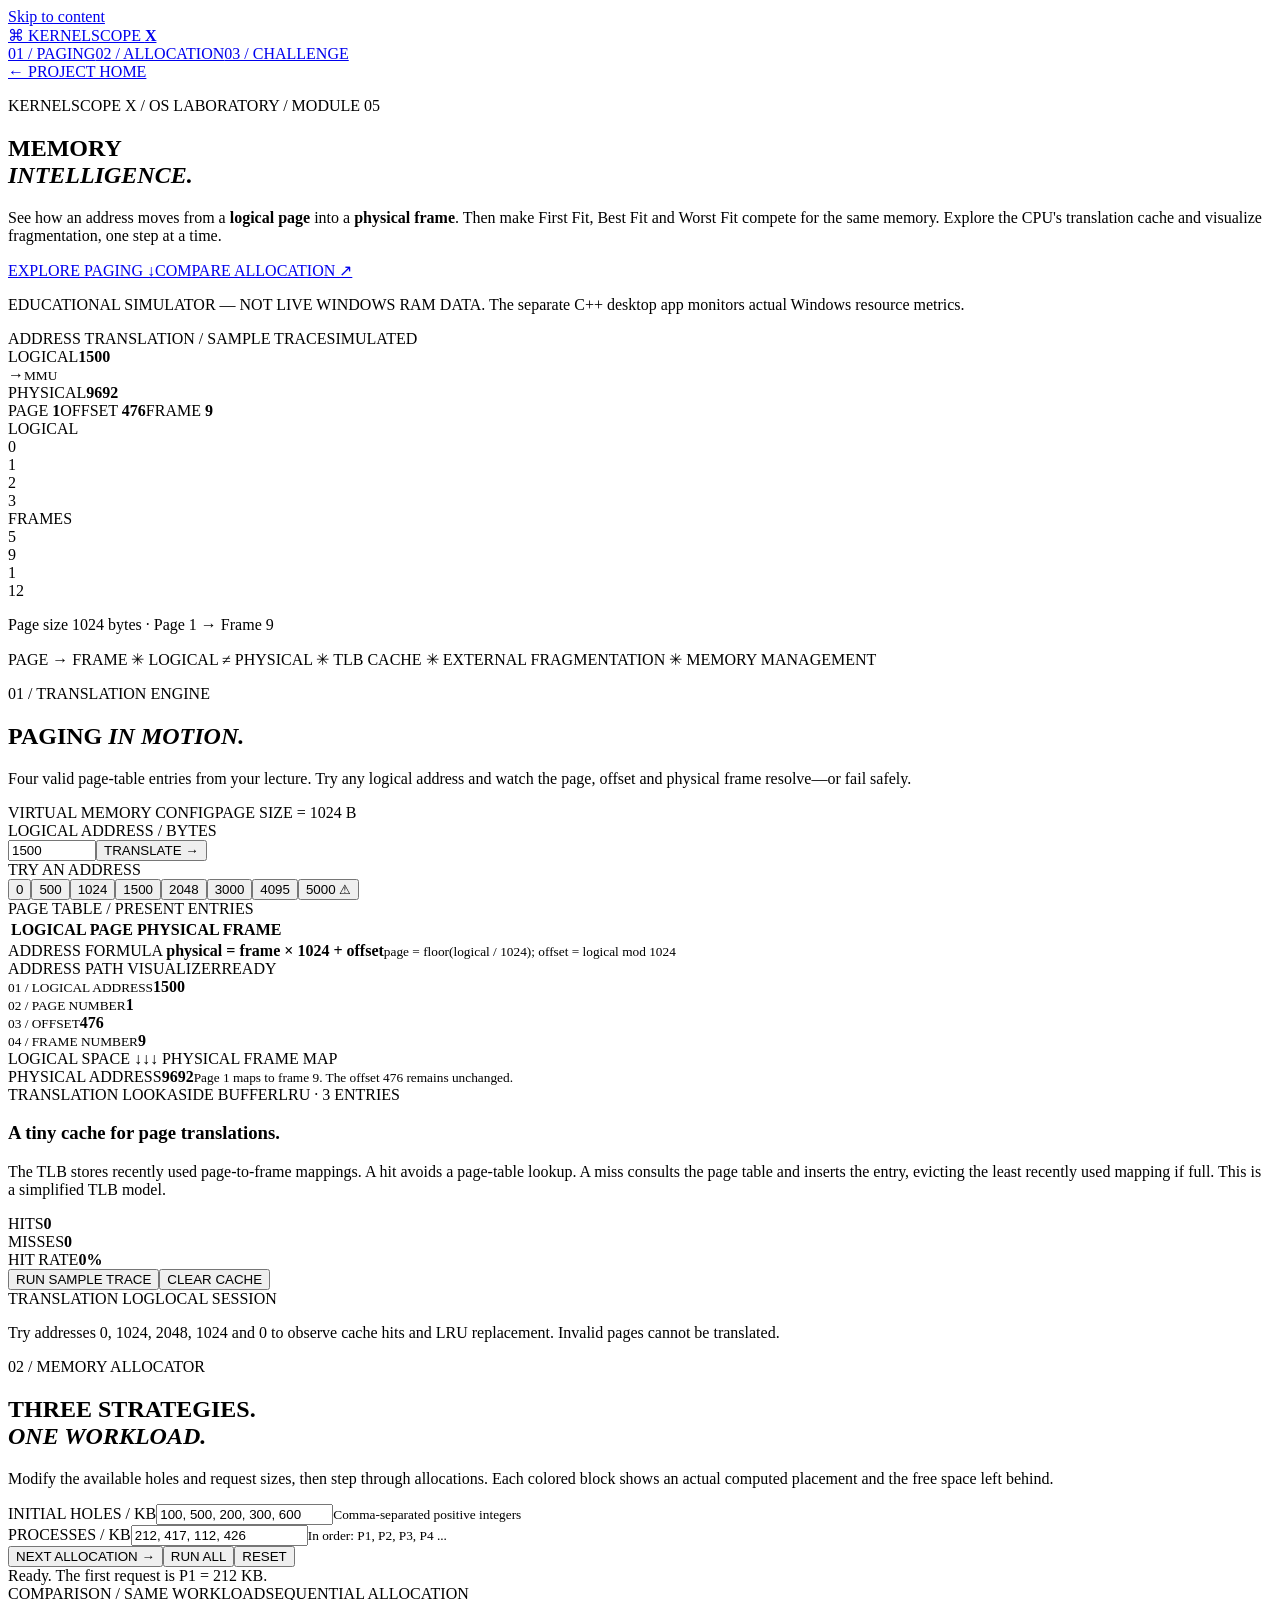
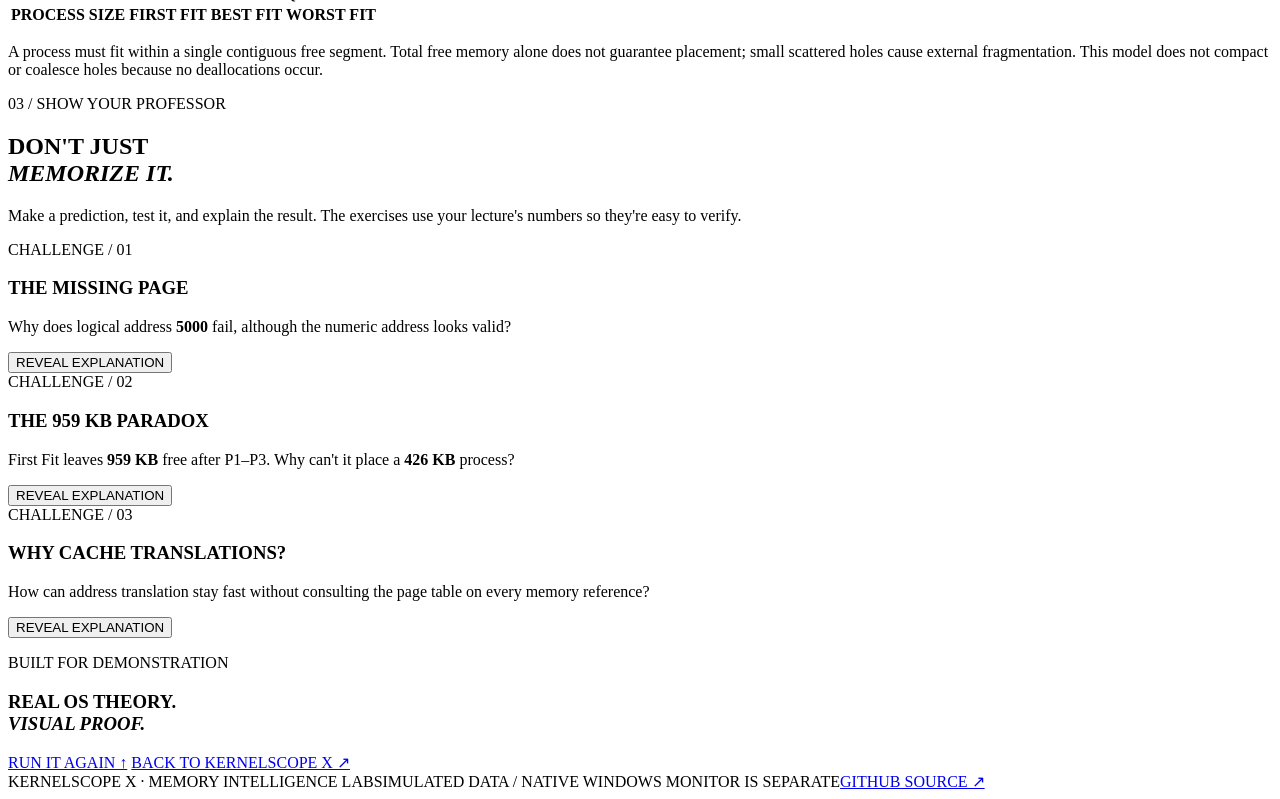
==== memory-lab.html @ 767fc9a0 "Add Memory Intelligence Lab for paging and memory allocation" ====
<!doctype html>
<html lang="en">
<head>
<meta charset="utf-8"><meta name="viewport" content="width=device-width,initial-scale=1">
<meta name="theme-color" content="#090a0e">
<meta name="description" content="KernelScope X Memory Intelligence Lab: interactive page table translation, TLB simulation, and First Fit / Best Fit / Worst Fit memory allocation.">
<title>Memory Intelligence Lab — KernelScope X</title>
<link rel="preconnect" href="https://fonts.googleapis.com">
<link rel="preconnect" href="https://fonts.gstatic.com" crossorigin>
<link href="https://fonts.googleapis.com/css2?family=Barlow+Condensed:wght@600;700;800;900&family=DM+Sans:wght@400;500;600;700&family=IBM+Plex+Mono:wght@400;500;600&display=swap" rel="stylesheet">
<link rel="stylesheet" href="memory-lab.css?v=20261123a">
<script defer src="memory-lab.js?v=20261123a"></script>
</head>
<body>
<a class="skip" href="#main">Skip to content</a>
<header class="topbar"><div class="shell nav">
<a class="brand" href="index.html"><span class="logo">⌘</span> KERNELSCOPE <b>X</b></a>
<nav class="links" aria-label="Memory Lab modules"><a href="#paging">01 / PAGING</a><a href="#allocation">02 / ALLOCATION</a><a href="#challenge">03 / CHALLENGE</a></nav>
<a class="back" href="index.html">← PROJECT HOME</a>
</div></header>
<main id="main">
<section class="hero shell">
<div class="hero-content">
<p class="eyebrow"><span class="dot"></span> KERNELSCOPE X / OS LABORATORY / MODULE 05</p>
<h1>MEMORY<br><em>INTELLIGENCE.</em></h1>
<p class="lead">See how an address moves from a <b>logical page</b> into a <b>physical frame</b>. Then make First Fit, Best Fit and Worst Fit compete for the same memory. Explore the CPU's translation cache and visualize fragmentation, one step at a time.</p>
<div class="actions"><a class="btn primary" href="#paging">EXPLORE PAGING ↓</a><a class="btn secondary" href="#allocation">COMPARE ALLOCATION ↗</a></div>
<p class="disclaimer">EDUCATIONAL SIMULATOR — NOT LIVE WINDOWS RAM DATA. The separate C++ desktop app monitors actual Windows resource metrics.</p>
</div>
<div class="hero-preview" aria-label="Example logical to physical translation">
<div class="preview-head"><span>ADDRESS TRANSLATION / SAMPLE TRACE</span><span class="chip">SIMULATED</span></div>
<div class="trace-large"><div><span>LOGICAL</span><strong>1500</strong></div><div class="trace-flow" aria-hidden="true">→<small>MMU</small></div><div><span>PHYSICAL</span><strong>9692</strong></div></div>
<div class="trace-breakdown"><span>PAGE <b>1</b></span><span>OFFSET <b>476</b></span><span>FRAME <b>9</b></span></div>
<div class="mini-grid"><span class="tiny mono">LOGICAL</span><div>0</div><div class="active">1</div><div>2</div><div>3</div><span class="tiny mono">FRAMES</span><div>5</div><div class="active">9</div><div>1</div><div>12</div></div>
<p class="tiny">Page size 1024 bytes · Page 1 → Frame 9</p>
</div>
</section>
<div class="ticker"><div class="shell">PAGE → FRAME <span>✳</span> LOGICAL ≠ PHYSICAL <span>✳</span> TLB CACHE <span>✳</span> EXTERNAL FRAGMENTATION <span>✳</span> MEMORY MANAGEMENT</div></div>
<section id="paging" class="section shell">
<div class="section-heading"><div><p class="eyebrow">01 / TRANSLATION ENGINE</p><h2>PAGING <em>IN MOTION.</em></h2></div><p>Four valid page-table entries from your lecture. Try any logical address and watch the page, offset and physical frame resolve—or fail safely.</p></div>
<div class="workspace">
<div class="panel config">
<div class="panel-head"><span>VIRTUAL MEMORY CONFIG</span><span class="chip">PAGE SIZE = 1024 B</span></div>
<label class="field-label" for="logical">LOGICAL ADDRESS / BYTES</label>
<div class="address-input"><input id="logical" type="number" min="0" max="1000000" value="1500" step="1"><button class="btn primary" id="translate" type="button">TRANSLATE →</button></div>
<div class="preset-title">TRY AN ADDRESS</div><div class="presets" id="address-presets" aria-label="Example logical addresses">
<button type="button" data-address="0">0</button><button type="button" data-address="500">500</button><button type="button" data-address="1024">1024</button><button type="button" data-address="1500" class="selected">1500</button><button type="button" data-address="2048">2048</button><button type="button" data-address="3000">3000</button><button type="button" data-address="4095">4095</button><button type="button" data-address="5000">5000 ⚠</button>
</div>
<div class="page-table"><div class="table-title">PAGE TABLE / PRESENT ENTRIES</div><table><thead><tr><th>LOGICAL PAGE</th><th>PHYSICAL FRAME</th></tr></thead><tbody id="page-table-rows"></tbody></table></div>
<div class="callout">ADDRESS FORMULA <strong>physical = frame × 1024 + offset</strong><small>page = floor(logical / 1024); offset = logical mod 1024</small></div>
</div>
<div class="panel visual">
<div class="panel-head"><span>ADDRESS PATH VISUALIZER</span><span id="paging-state" class="chip">READY</span></div>
<div class="translation-steps" aria-label="Live translation steps"><div><small>01 / LOGICAL ADDRESS</small><strong id="value-logical">1500</strong></div><div><small>02 / PAGE NUMBER</small><strong id="value-page">1</strong></div><div><small>03 / OFFSET</small><strong id="value-offset">476</strong></div><div><small>04 / FRAME NUMBER</small><strong id="value-frame">9</strong></div></div>
<div class="arrowlane">LOGICAL SPACE <span aria-hidden="true">↓↓↓</span> PHYSICAL FRAME MAP</div>
<div id="frame-map" class="frames" aria-label="Physical memory frame diagram"></div>
<div id="paging-result" class="result success" role="status" aria-live="polite"><span>PHYSICAL ADDRESS</span><strong id="value-physical">9692</strong><small id="paging-explanation">Page 1 maps to frame 9. The offset 476 remains unchanged.</small></div>
</div>
</div>
<div class="tlb-grid">
<div class="panel">
<div class="panel-head"><span>TRANSLATION LOOKASIDE BUFFER</span><span class="chip">LRU · 3 ENTRIES</span></div>
<h3>A tiny cache for page translations.</h3><p>The TLB stores recently used page-to-frame mappings. A hit avoids a page-table lookup. A miss consults the page table and inserts the entry, evicting the least recently used mapping if full. This is a simplified TLB model.</p>
<div class="tlb-slots" id="tlb-slots"></div>
<div class="stats"><div><span>HITS</span><b id="tlb-hits">0</b></div><div><span>MISSES</span><b id="tlb-misses">0</b></div><div><span>HIT RATE</span><b id="tlb-rate">0%</b></div></div>
<div class="small-actions"><button id="run-trace" class="btn secondary" type="button">RUN SAMPLE TRACE</button><button id="reset-tlb" class="btn secondary" type="button">CLEAR CACHE</button></div>
</div>
<div class="panel">
<div class="panel-head"><span>TRANSLATION LOG</span><span class="chip">LOCAL SESSION</span></div>
<div id="translation-log" class="log" aria-live="polite" aria-label="Recent address translations"></div>
<p class="tiny">Try addresses 0, 1024, 2048, 1024 and 0 to observe cache hits and LRU replacement. Invalid pages cannot be translated.</p>
</div>
</div>
</section>
<section id="allocation" class="section section-dark"><div class="shell">
<div class="section-heading"><div><p class="eyebrow">02 / MEMORY ALLOCATOR</p><h2>THREE STRATEGIES.<br><em>ONE WORKLOAD.</em></h2></div><p>Modify the available holes and request sizes, then step through allocations. Each colored block shows an actual computed placement and the free space left behind.</p></div>
<div class="panel allocator-settings">
<div><label class="field-label" for="holes">INITIAL HOLES / KB</label><input id="holes" type="text" value="100, 500, 200, 300, 600" spellcheck="false"><small>Comma-separated positive integers</small></div>
<div><label class="field-label" for="requests">PROCESSES / KB</label><input id="requests" type="text" value="212, 417, 112, 426" spellcheck="false"><small>In order: P1, P2, P3, P4 ...</small></div>
<div class="allocator-buttons"><button class="btn primary" id="alloc-step" type="button">NEXT ALLOCATION →</button><button class="btn secondary" id="alloc-all" type="button">RUN ALL</button><button class="btn secondary" id="alloc-reset" type="button">RESET</button></div>
</div>
<div class="allocator-status" id="alloc-status" role="status" aria-live="polite">Ready. The first request is P1 = 212 KB.</div>
<div id="allocator-grid" class="allocator-grid" aria-label="First Fit, Best Fit and Worst Fit memory diagrams"></div>
<div class="panel compare">
<div class="panel-head"><span>COMPARISON / SAME WORKLOAD</span><span class="chip">SEQUENTIAL ALLOCATION</span></div>
<div class="table-scroll"><table><thead><tr><th>PROCESS</th><th>SIZE</th><th>FIRST FIT</th><th>BEST FIT</th><th>WORST FIT</th></tr></thead><tbody id="alloc-rows"></tbody></table></div>
<p class="tiny">A process must fit within a single contiguous free segment. Total free memory alone does not guarantee placement; small scattered holes cause external fragmentation. This model does not compact or coalesce holes because no deallocations occur.</p>
</div>
</div></section>
<section id="challenge" class="section shell">
<div class="section-heading"><div><p class="eyebrow">03 / SHOW YOUR PROFESSOR</p><h2>DON'T JUST<br><em>MEMORIZE IT.</em></h2></div><p>Make a prediction, test it, and explain the result. The exercises use your lecture's numbers so they're easy to verify.</p></div>
<div class="challenge-grid">
<article class="challenge"><span>CHALLENGE / 01</span><h3>THE MISSING PAGE</h3><p>Why does logical address <b>5000</b> fail, although the numeric address looks valid?</p><button type="button" class="reveal-answer btn secondary" aria-expanded="false">REVEAL EXPLANATION</button><div class="answer" hidden>5000 ÷ 1024 gives page 4 with offset 904. There is no valid page-table entry for page 4, so the memory-management hardware cannot translate it. The OS may raise a page fault or access violation depending on whether the page could be made present and what memory was accessed.</div></article>
<article class="challenge"><span>CHALLENGE / 02</span><h3>THE 959 KB PARADOX</h3><p>First Fit leaves <b>959 KB</b> free after P1–P3. Why can't it place a <b>426 KB</b> process?</p><button type="button" class="reveal-answer btn secondary" aria-expanded="false">REVEAL EXPLANATION</button><div class="answer" hidden>Its remaining contiguous holes are 100, 176, 200, 300 and 183 KB. Their total is 959 KB, but the largest single hole is just 300 KB. P4 needs one contiguous block of at least 426 KB: an example of external fragmentation.</div></article>
<article class="challenge"><span>CHALLENGE / 03</span><h3>WHY CACHE TRANSLATIONS?</h3><p>How can address translation stay fast without consulting the page table on every memory reference?</p><button type="button" class="reveal-answer btn secondary" aria-expanded="false">REVEAL EXPLANATION</button><div class="answer" hidden>The processor uses a Translation Lookaside Buffer (TLB) to cache recent virtual-page to physical-frame mappings. A hit avoids much of the cost of a page-table walk. Hardware and operating systems use more sophisticated TLB policies than the simplified LRU model in this lab.</div></article>
</div>
<div class="final-cta"><div><p class="eyebrow">BUILT FOR DEMONSTRATION</p><h3>REAL OS THEORY.<br><em>VISUAL PROOF.</em></h3></div><div><a class="btn primary" href="#paging">RUN IT AGAIN ↑</a> <a class="btn secondary" href="index.html">BACK TO KERNELSCOPE X ↗</a></div></div>
</section>
</main>
<footer><div class="shell footer-inner"><span>KERNELSCOPE X · MEMORY INTELLIGENCE LAB</span><span>SIMULATED DATA / NATIVE WINDOWS MONITOR IS SEPARATE</span><a href="https://github.com/sudip09-sys/KernelScope-X">GITHUB SOURCE ↗</a></div></footer>
</body></html>
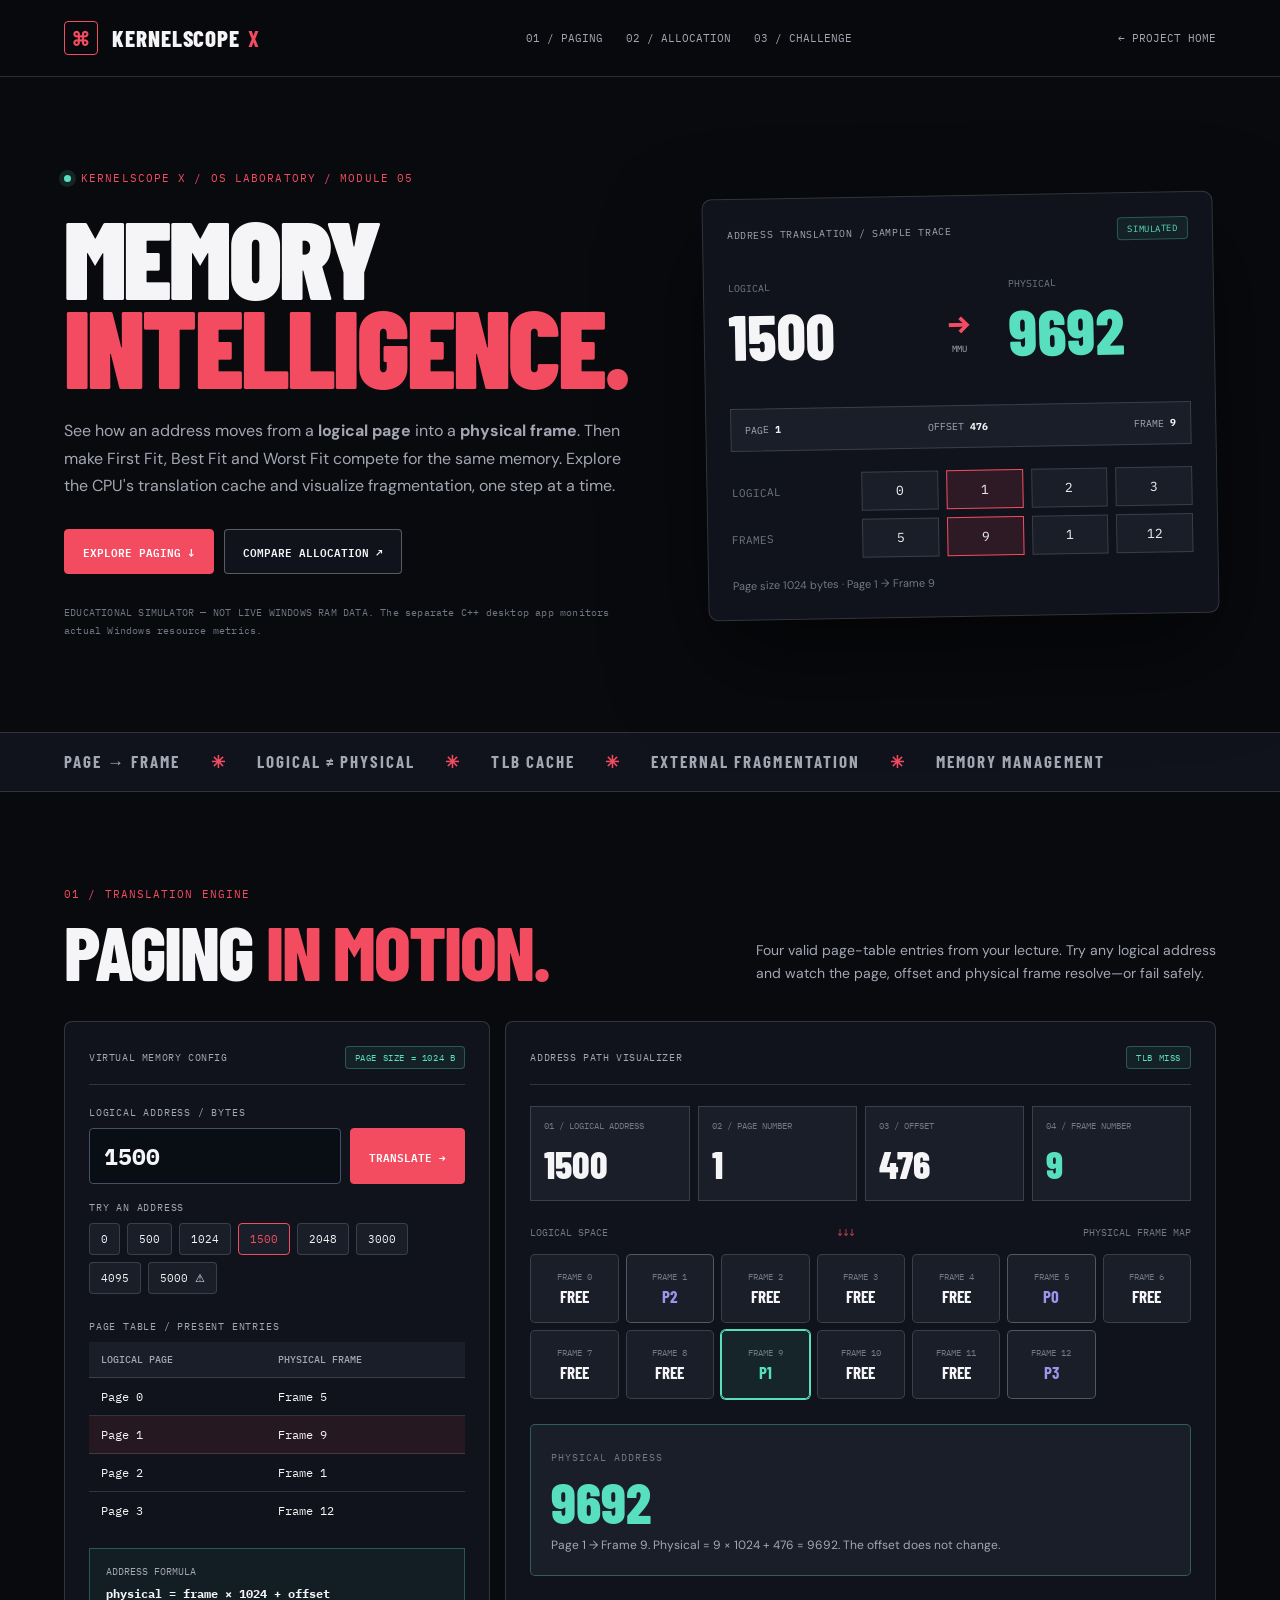
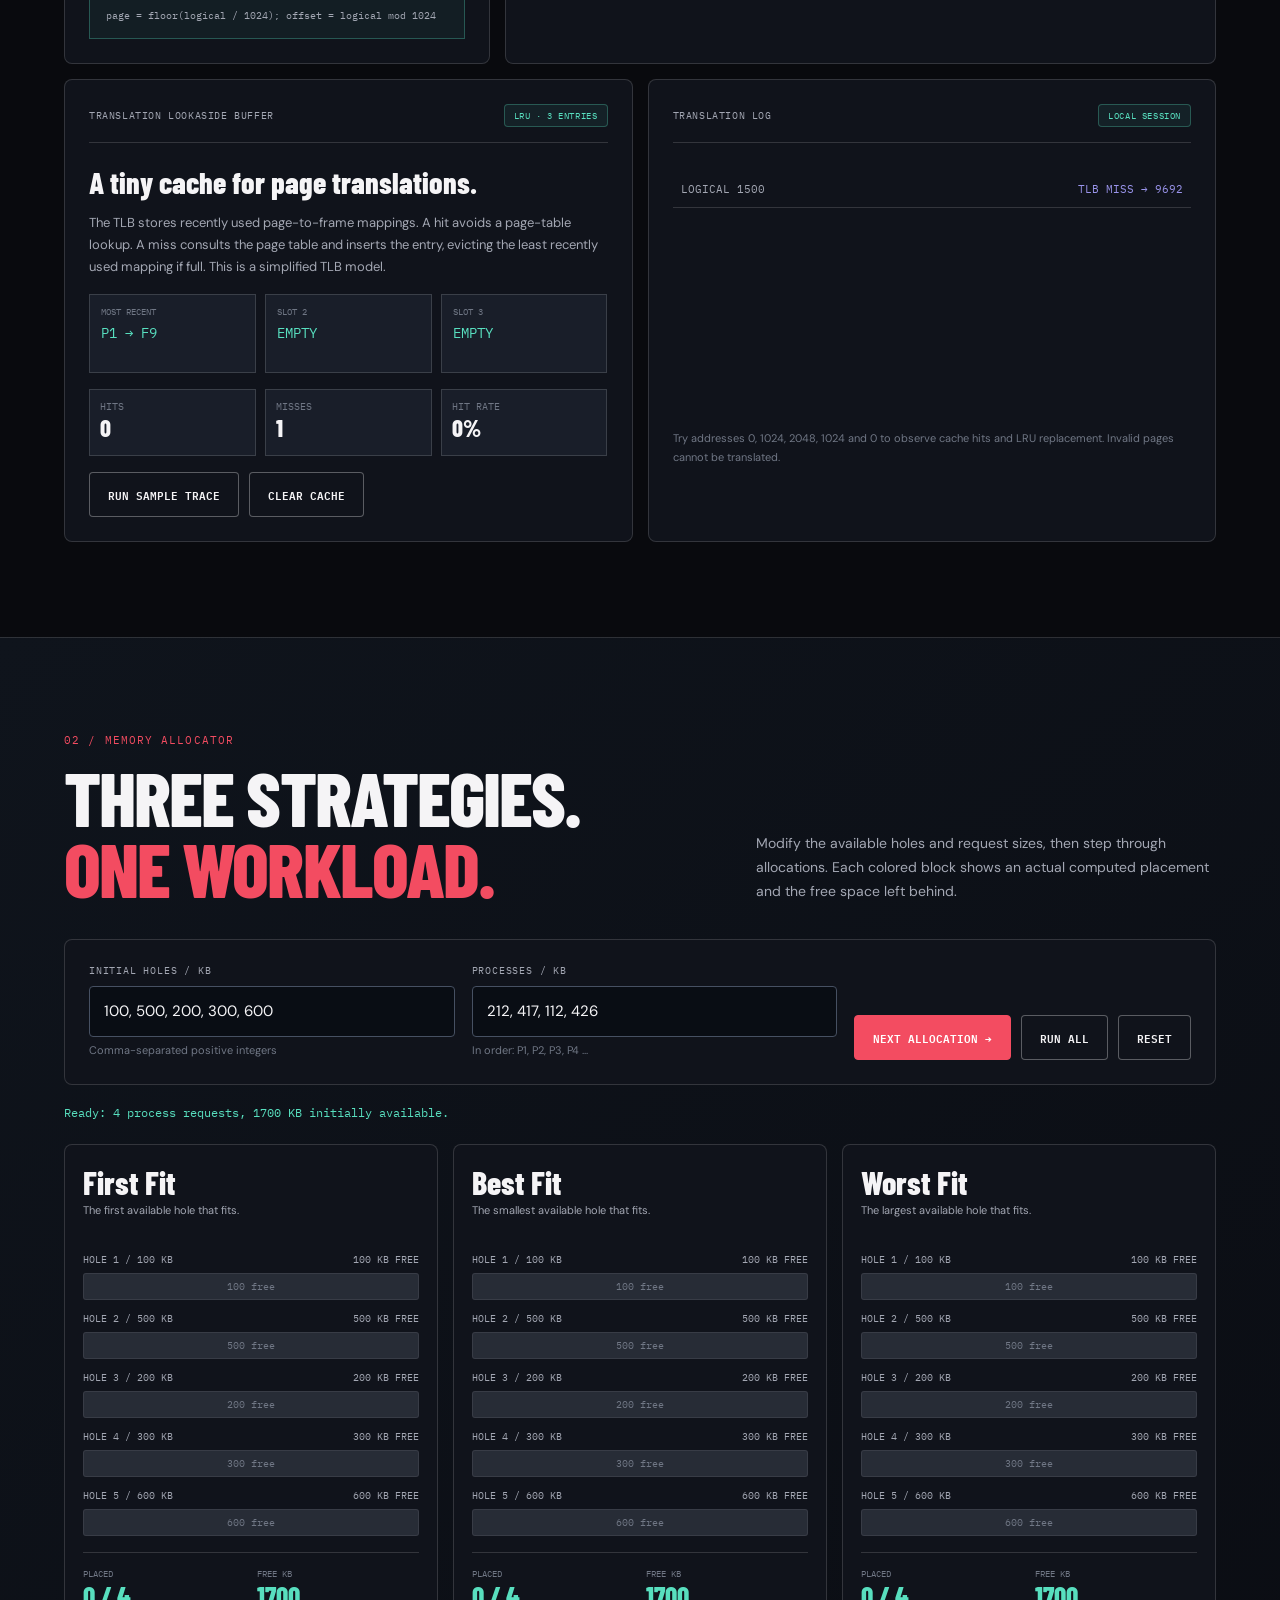
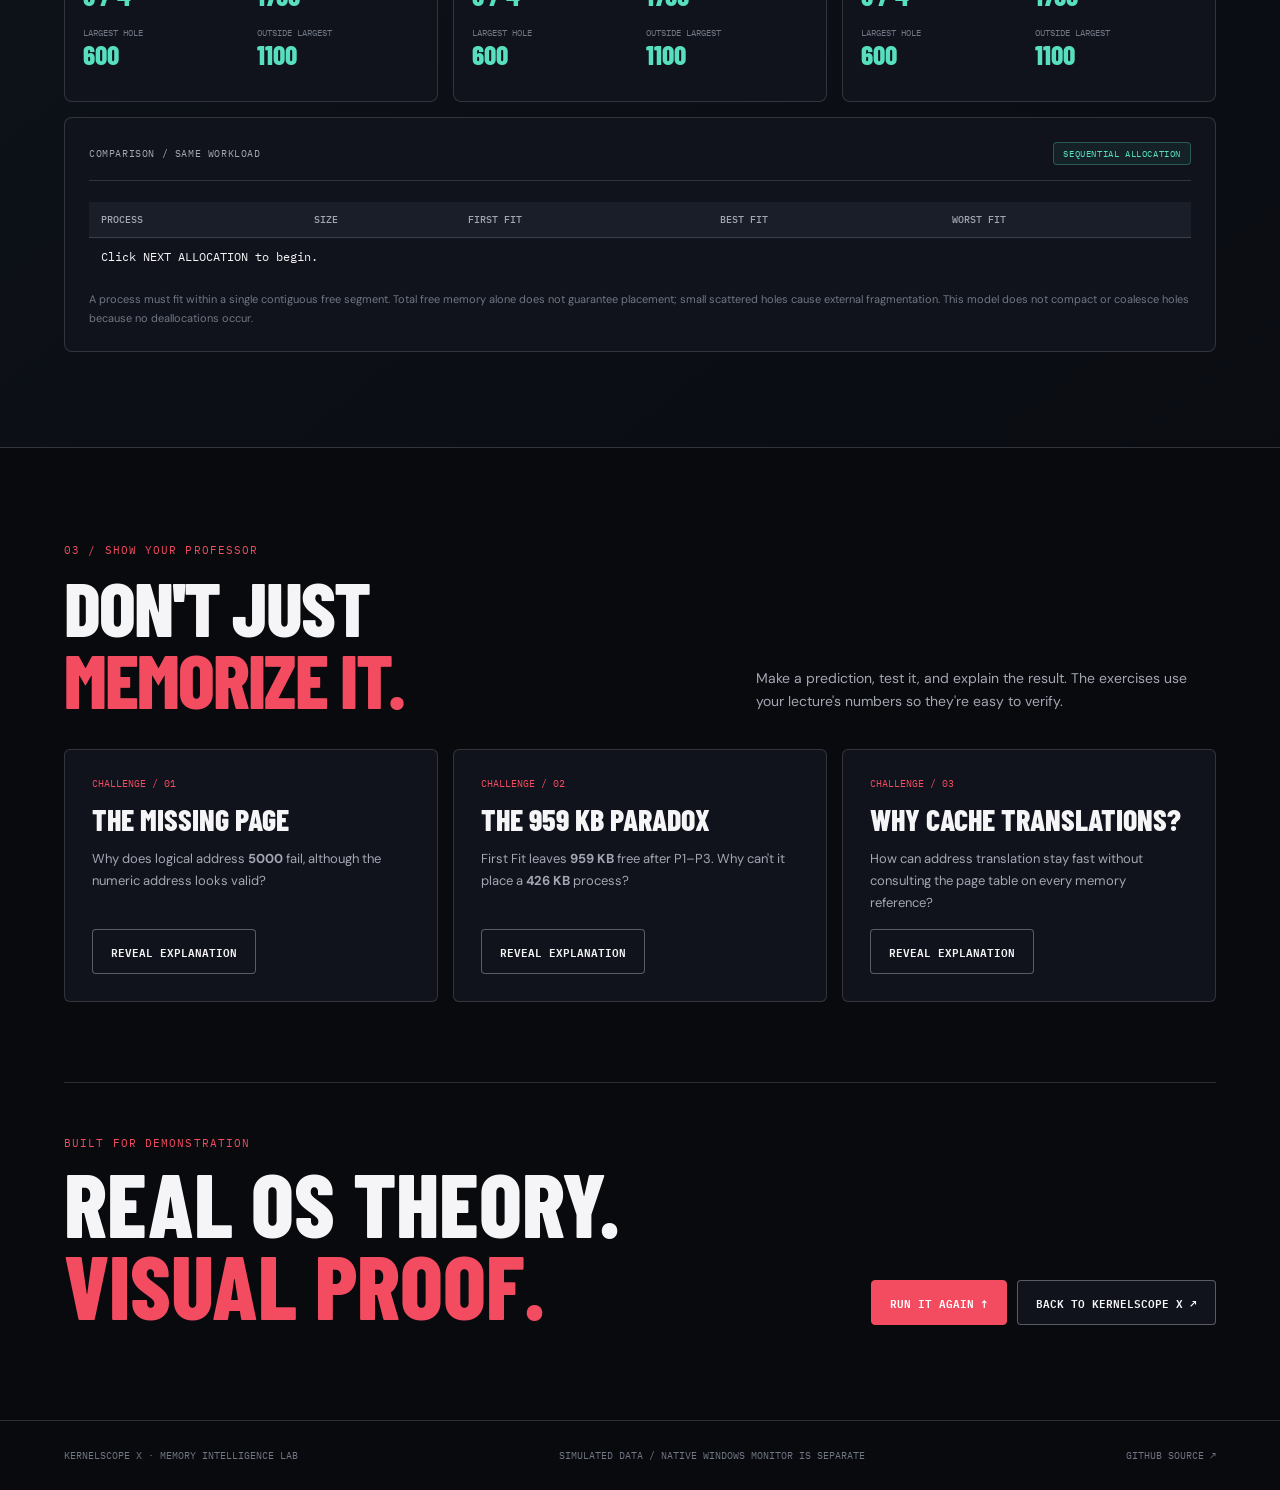
==== commit cce87666: "Organize website styles and scripts under assets/website without changing public URLs" ====
--- a/memory-lab.html
+++ b/memory-lab.html
@@ -8,8 +8,8 @@
 <link rel="preconnect" href="https://fonts.googleapis.com">
 <link rel="preconnect" href="https://fonts.gstatic.com" crossorigin>
 <link href="https://fonts.googleapis.com/css2?family=Barlow+Condensed:wght@600;700;800;900&family=DM+Sans:wght@400;500;600;700&family=IBM+Plex+Mono:wght@400;500;600&display=swap" rel="stylesheet">
-<link rel="stylesheet" href="memory-lab.css?v=20261123a">
-<script defer src="memory-lab.js?v=20261123a"></script>
+<link rel="stylesheet" href="assets/website/memory-lab.css?v=20261124-clean">
+<script defer src="assets/website/memory-lab.js?v=20261124-clean"></script>
 </head>
 <body>
 <a class="skip" href="#main">Skip to content</a>
--- a/assets/website/memory-lab.css
+++ b/assets/website/memory-lab.css
@@ -0,0 +1,14 @@
+:root{color-scheme:dark;--bg:#090a0e;--surface:#10131b;--raised:#191e29;--border:#ffffff25;--text:#f5f4f6;--muted:#a3a7b3;--dim:#707785;--red:#f34c61;--teal:#58dfbf;--violet:#9b95ed;--amber:#f8b57a;--heading:'Barlow Condensed',Impact,sans-serif;--font:'DM Sans',system-ui,sans-serif;--mono:'IBM Plex Mono',Consolas,monospace}
+*{box-sizing:border-box}html{scroll-behavior:smooth;scroll-padding-top:100px}body{margin:0;background:var(--bg);color:var(--text);font:15px/1.7 var(--font)}a{text-decoration:none;color:inherit}button,input{font:inherit}button{cursor:pointer;color:inherit}button:disabled{cursor:not-allowed;opacity:.45}button:focus-visible,a:focus-visible,input:focus-visible{outline:2px solid var(--teal);outline-offset:4px}input{width:100%;min-width:0;background:#090d14;border:1px solid #465062;color:var(--text);border-radius:4px;padding:12px 14px}strong,b{font-weight:700}p{color:var(--muted)}em{font-style:normal;color:var(--red)}h1,h2,h3,p{margin-top:0}.shell{width:min(1320px,90vw);margin:auto}.skip{position:absolute;left:-9999px;top:0}.skip:focus{left:12px;top:12px;z-index:99;padding:9px;background:#fff;color:#111}.tiny{font-size:11px!important;color:var(--dim)!important}.mono{font-family:var(--mono)}.dot{display:inline-block;width:7px;height:7px;border-radius:50%;background:var(--teal);box-shadow:0 0 0 5px #58dfbf20}.eyebrow{font:11px var(--mono);color:var(--red);letter-spacing:.1em;display:flex;align-items:center;gap:10px}
+.topbar{position:sticky;top:0;z-index:20;background:#090a0eeb;backdrop-filter:blur(14px);border-bottom:1px solid var(--border)}.nav{height:76px;display:flex;align-items:center;justify-content:space-between;gap:25px}.brand{font:800 23px var(--heading);letter-spacing:.04em;display:flex;align-items:center;gap:8px;white-space:nowrap}.brand b{color:var(--red)}.logo{display:inline-grid;place-items:center;width:34px;height:34px;font-size:19px;border:1px solid var(--red);color:var(--red);border-radius:4px;margin-right:6px}.links{display:flex;gap:23px;color:var(--muted);font:11px var(--mono)}.links a:hover,.back:hover{color:var(--red)}.back{white-space:nowrap;color:var(--muted);font:11px var(--mono)}
+.hero{padding:94px 0 92px;display:grid;grid-template-columns:1.05fr .95fr;gap:6vw;align-items:center}.hero h1{font:900 clamp(78px,8.6vw,142px)/.81 var(--heading);letter-spacing:-.025em;margin:27px 0 27px}.hero h1 em{display:block}.lead{font-size:16px;max-width:600px;margin-bottom:30px}.actions,.small-actions,.allocator-buttons{display:flex;flex-wrap:wrap;gap:10px}.btn{display:inline-flex;align-items:center;justify-content:center;gap:9px;padding:12px 18px;border:1px solid #ffffff4f;border-radius:4px;background:var(--raised);font:600 11px var(--mono);white-space:nowrap;transition:transform .2s,border-color .2s}.btn:hover{transform:translateY(-2px);border-color:var(--teal)}.btn.primary{background:var(--red);border-color:var(--red);color:#fff}.btn.secondary{background:var(--surface)}.disclaimer{font:10px/1.8 var(--mono);letter-spacing:.02em;color:var(--dim);max-width:550px;margin:30px 0 0}
+.hero-preview{background:var(--surface);border:1px solid var(--border);border-radius:10px;padding:24px;box-shadow:0 40px 95px #0008;transform:rotate(-1deg)}.preview-head,.panel-head{display:flex;justify-content:space-between;align-items:center;gap:8px;color:var(--muted);font:10px var(--mono);letter-spacing:.06em;flex-wrap:wrap}.chip{border:1px solid #58dfbf4b;background:#58dfbf12;padding:5px 9px;border-radius:4px;color:var(--teal);font:9px var(--mono);white-space:nowrap}.trace-large{display:grid;grid-template-columns:1fr 75px 1fr;align-items:center;gap:12px;padding:35px 0}.trace-large div:not(.trace-flow){display:grid;gap:2px}.trace-large span{color:var(--dim);font:10px var(--mono)}.trace-large strong{font:800 clamp(44px,5vw,71px) var(--heading)}.trace-large div:last-child strong{color:var(--teal)}.trace-flow{font:600 37px var(--mono);color:var(--red);text-align:center;position:relative}.trace-flow small{display:block;font:9px var(--mono);color:var(--muted);margin-top:-9px}.trace-breakdown{display:flex;justify-content:space-between;gap:8px;padding:14px;border:1px solid var(--border);background:var(--raised);font:10px var(--mono);color:var(--muted)}.trace-breakdown b{color:var(--text)}.mini-grid{margin-top:22px;display:grid;grid-template-columns:1.6fr repeat(4,1fr);gap:8px;align-items:center}.mini-grid>div{padding:10px;text-align:center;background:var(--raised);border:1px solid var(--border);font:13px var(--mono)}.mini-grid>.active{background:#f34c6120;border-color:var(--red)}.hero-preview>p{margin:17px 0 0}.ticker{border-block:1px solid var(--border);background:var(--surface);overflow:hidden}.ticker .shell{white-space:nowrap;padding:18px 0;font:700 17px var(--heading);letter-spacing:.12em;color:var(--muted);overflow:hidden;text-overflow:ellipsis}.ticker span{color:var(--red);padding-inline:25px}
+.section{padding-block:95px}.section-dark{background:linear-gradient(140deg,#0f141c,#0a0c12);border-block:1px solid var(--border)}.section-heading{display:flex;align-items:end;justify-content:space-between;gap:30px;margin-bottom:35px}.section-heading>p{max-width:460px;font-size:14px;margin:0}.section h2{font:800 clamp(52px,6vw,90px)/.93 var(--heading);letter-spacing:-.025em;margin:14px 0 0}.panel{min-width:0;background:var(--surface);border:1px solid var(--border);border-radius:8px;padding:24px}.workspace{display:grid;grid-template-columns:.75fr 1.25fr;gap:15px}.panel-head{padding-bottom:15px;border-bottom:1px solid var(--border);margin-bottom:21px}.field-label,.preset-title,.table-title{display:block;font:10px var(--mono);color:var(--muted);letter-spacing:.08em;margin:17px 0 9px}.address-input{display:flex;gap:9px}.address-input input{font:700 23px var(--mono)}.presets{display:flex;gap:7px;flex-wrap:wrap}.presets button{border:1px solid var(--border);background:var(--raised);padding:8px 11px;border-radius:4px;font:11px var(--mono)}.presets button.selected,.presets button:hover{border-color:var(--red);color:var(--red)}.page-table{margin-top:26px}.page-table table,.table-scroll table{width:100%;border-collapse:collapse;font:12px var(--mono);text-align:left}.page-table th,.page-table td,.table-scroll th,.table-scroll td{padding:11px 12px;border-bottom:1px solid var(--border)}th{font-size:10px;color:var(--muted);font-weight:500;background:var(--raised)}tr.highlight{background:#f34c6118}tr:last-child td{border:0}.callout{border:1px solid #58dfbf4d;background:#58dfbf0d;color:var(--muted);font:10px var(--mono);padding:16px;margin-top:19px}.callout strong{display:block;color:var(--text);font-size:12px;margin-top:8px}.callout small{display:block;font-size:10px;margin-top:8px}
+.translation-steps{display:grid;grid-template-columns:repeat(4,1fr);gap:8px}.translation-steps>div{background:var(--raised);border:1px solid var(--border);padding:13px;min-width:0}.translation-steps small{display:block;font:9px/1.4 var(--mono);color:var(--dim)}.translation-steps strong{display:block;font:800 clamp(29px,3vw,43px) var(--heading);margin-top:8px;overflow-wrap:anywhere}.translation-steps>div:last-child strong{color:var(--teal)}.arrowlane{display:flex;justify-content:space-between;font:10px var(--mono);color:var(--dim);margin:25px 0 15px}.arrowlane span{color:var(--red)}.frames{display:grid;grid-template-columns:repeat(7,1fr);gap:7px}.frame{border:1px solid var(--border);background:var(--raised);border-radius:5px;padding:10px 5px;min-height:69px;text-align:center;display:flex;flex-direction:column;justify-content:center;gap:4px}.frame small{font:9px var(--mono);color:var(--dim)}.frame strong{font:700 17px var(--heading)}.frame.occupied{border-color:#ffffff40}.frame.active{background:#58dfbf16;border-color:var(--teal);box-shadow:0 0 0 1px var(--teal)}.frame.active strong{color:var(--teal)}.frame.occupied:not(.active) strong{color:var(--violet)}.result{margin-top:25px;border:1px solid var(--border);background:var(--raised);padding:19px 20px;border-radius:5px}.result>span{font:10px var(--mono);color:var(--dim);letter-spacing:.1em}.result strong{display:block;font:800 56px var(--heading);margin:5px 0;line-height:1}.result.success{border-color:#58dfbf55}.result.success strong{color:var(--teal)}.result.fault{border-color:#f34c6177}.result.fault strong{color:var(--red)}.result small{display:block;color:var(--muted);font-size:12px}
+.tlb-grid{display:grid;grid-template-columns:1fr 1fr;gap:15px;margin-top:15px}.tlb-grid h3{font:750 30px var(--heading);margin:0 0 12px}.tlb-grid p{font-size:13px}.tlb-slots{display:grid;grid-template-columns:repeat(3,1fr);gap:9px;margin-top:15px}.tlb-slot{padding:11px;border:1px solid var(--border);background:var(--raised);min-height:79px;display:flex;flex-direction:column;gap:7px}.tlb-slot span{font:9px var(--mono);color:var(--dim)}.tlb-slot b{font:14px var(--mono);color:var(--teal)}.stats{display:grid;grid-template-columns:repeat(3,1fr);gap:9px;margin:16px 0}.stats div{padding:10px;background:var(--raised);border:1px solid var(--border)}.stats span{font:10px var(--mono);color:var(--dim);display:block}.stats b{font:750 24px var(--heading)}.log{height:265px;overflow-y:auto;padding:8px 0;font:11px/1.9 var(--mono)}.log-row{padding:7px 8px;border-bottom:1px solid var(--border);display:flex;justify-content:space-between;gap:8px}.log-row span:first-child{color:var(--muted)}.log-row .hit{color:var(--teal)}.log-row .miss{color:var(--violet)}.log-row .fault-text{color:var(--red)}
+.allocator-settings{display:grid;grid-template-columns:1fr 1fr auto;gap:17px;align-items:end}.allocator-settings .field-label{margin-top:0}.allocator-settings small{display:block;color:var(--dim);font-size:11px;margin-top:4px}.allocator-buttons{align-items:center;justify-content:end}.allocator-status{margin:20px 0;font:12px var(--mono);color:var(--teal);min-height:19px}.allocator-status.error{color:var(--red)}.allocator-grid{display:grid;grid-template-columns:repeat(3,minmax(0,1fr));gap:15px}.allocator-card{background:var(--surface);border:1px solid var(--border);border-radius:8px;padding:18px;min-width:0}.allocator-card h3{font:800 32px var(--heading);margin:0}.allocator-card>p{font-size:11px;min-height:40px}.hole{margin:12px 0}.hole-top{display:flex;justify-content:space-between;gap:10px;font:10px var(--mono);color:var(--muted);margin-bottom:7px}.hole-bar{display:flex;min-height:27px;overflow:hidden;background:var(--raised);border:1px solid #ffffff22;border-radius:3px}.hole-seg{flex:none;min-width:0;display:grid;place-items:center;overflow:hidden;white-space:nowrap;font:10px var(--mono);color:#0b0f16;border-right:1px solid #091015;transition:width .25s}.hole-free{background:#ffffff10;color:var(--dim);border-right:0}.alloc-metrics{border-top:1px solid var(--border);margin-top:16px;padding-top:15px;display:grid;grid-template-columns:repeat(2,1fr);gap:12px}.alloc-metrics small{display:block;color:var(--dim);font:9px var(--mono)}.alloc-metrics b{font:800 27px var(--heading);color:var(--teal)}.process-pills{display:flex;flex-wrap:wrap;gap:5px;margin-top:10px}.process-pills span{padding:5px 8px;background:var(--raised);border:1px solid var(--border);font:10px var(--mono)}.process-pills .placed{color:var(--teal)}.process-pills .unplaced{color:var(--red)}.compare{margin-top:15px}.table-scroll{overflow:auto}.compare p{margin:15px 0 0}.comparison-success{color:var(--teal)}.comparison-fail{color:var(--red)}
+.challenge-grid{display:grid;grid-template-columns:repeat(3,1fr);gap:15px}.challenge{background:var(--surface);border:1px solid var(--border);padding:27px;border-radius:6px;display:flex;flex-direction:column;gap:14px}.challenge>span{color:var(--red);font:10px var(--mono)}.challenge h3{font:800 30px/1 var(--heading);margin:0}.challenge p{font-size:13px;flex:1;margin:0}.challenge .btn{width:max-content;max-width:100%}.answer{border-top:1px solid var(--border);padding-top:15px;font-size:12px;color:var(--teal)}.final-cta{border-top:1px solid var(--border);margin-top:80px;padding-top:53px;display:flex;justify-content:space-between;align-items:end;gap:25px}.final-cta h3{font:800 clamp(52px,7vw,93px)/.92 var(--heading);margin:0}.final-cta>div:last-child{display:flex;gap:10px;flex-wrap:wrap}footer{border-top:1px solid var(--border);padding:28px 0}.footer-inner{display:flex;justify-content:space-between;gap:15px;flex-wrap:wrap;color:var(--dim);font:10px var(--mono)}.footer-inner a:hover{color:var(--red)}
+@media(max-width:1050px){.allocator-settings{grid-template-columns:1fr 1fr}.allocator-buttons{grid-column:1/-1;justify-content:start}.hero{gap:30px}.hero h1{font-size:clamp(67px,8vw,110px)}.workspace{grid-template-columns:.9fr 1.1fr}.frames{grid-template-columns:repeat(5,1fr)}.allocator-grid{grid-template-columns:1fr 1fr}.allocator-card:last-child{grid-column:1/-1}}
+@media(max-width:800px){.links{display:none}.hero{grid-template-columns:1fr;padding:70px 0}.hero-preview{transform:none;max-width:630px}.section-heading{display:block}.section-heading>p{margin-top:17px}.workspace,.tlb-grid{grid-template-columns:1fr}.frames{grid-template-columns:repeat(7,1fr)}.challenge-grid{grid-template-columns:1fr 1fr}.challenge:last-child{grid-column:1/-1}.section{padding-block:68px}}
+@media(max-width:550px){.shell{width:calc(100% - 30px)}.nav{height:65px}.brand{font-size:20px}.back{font-size:10px}.hero{padding:58px 0}.hero h1{font-size:clamp(65px,14vw,95px)}.lead{font-size:14px}.actions .btn{flex:1}.hero-preview,.panel{padding:16px}.trace-large{grid-template-columns:1fr 40px 1fr}.trace-large strong{font-size:51px}.trace-flow{font-size:27px}.trace-breakdown{font-size:8px}.section h2{font-size:57px}.address-input{flex-direction:column}.translation-steps{grid-template-columns:1fr 1fr}.frames{grid-template-columns:repeat(4,1fr)}.allocator-settings,.allocator-grid,.challenge-grid{grid-template-columns:1fr}.allocator-card:last-child,.challenge:last-child{grid-column:auto}.final-cta{display:block}.final-cta>div:last-child{margin-top:20px}.footer-inner{display:grid}.ticker .shell{font-size:14px}}
+@media(prefers-reduced-motion:reduce){html{scroll-behavior:auto}*,*::before,*::after{animation:none!important;transition:none!important}}
